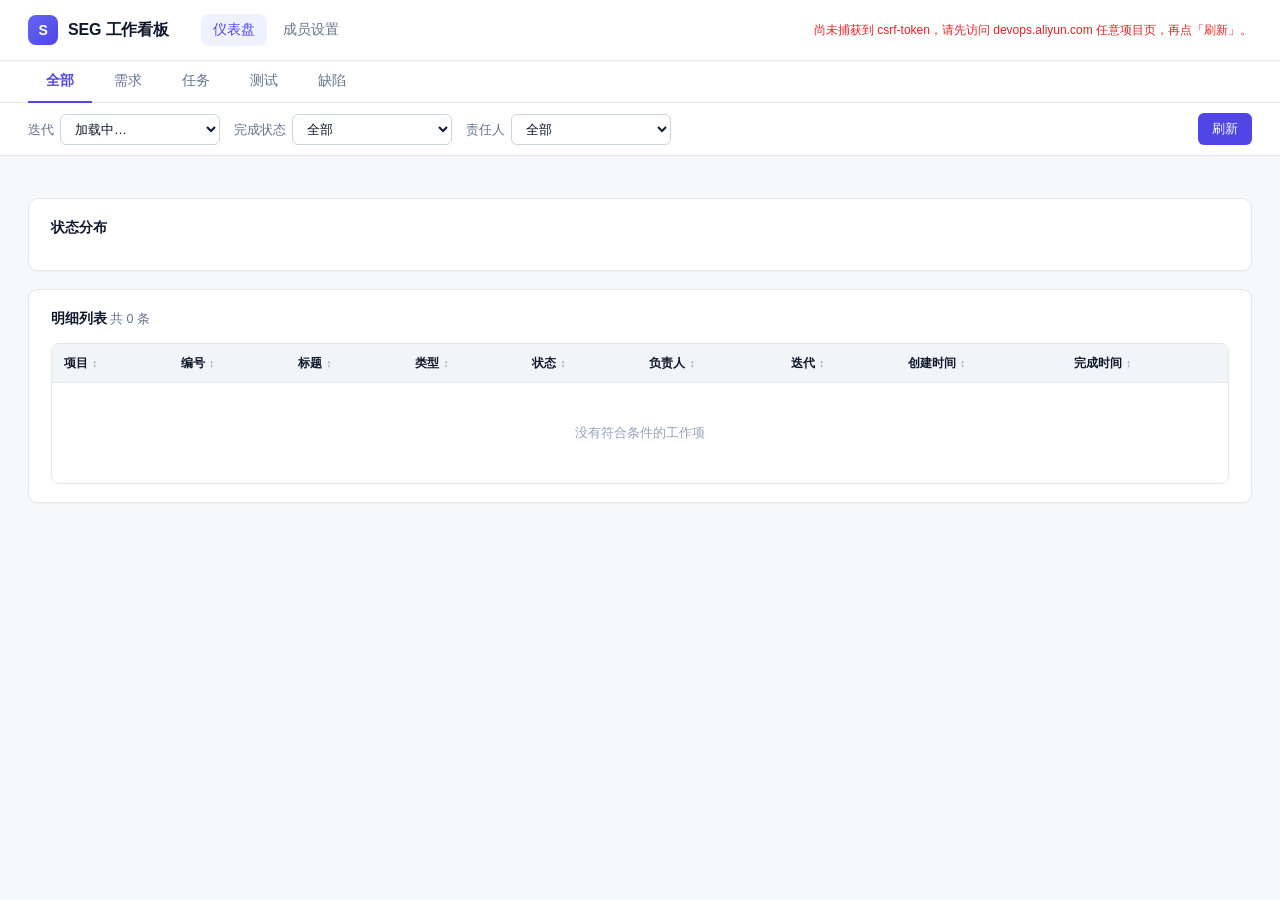
==== extension/dashboard/index.html @ 388cfca1 "云效团队工作看板 Chrome 扩展 v0.9.0 聚合 devops.aliyun.com 工作空间下所有公开项目的 需求/任务/测试计划/缺陷 的仪表盘扩展（Manifest V3，零后端）。" ====
<!DOCTYPE html>
<html lang="zh-CN">
<head>
  <meta charset="UTF-8" />
  <title>仪表盘 · SEG 工作看板</title>
  <link rel="stylesheet" href="index.css" />
</head>
<body>
  <header class="topbar">
    <div class="topbar-inner">
      <div class="brand">
        <div class="brand-logo">S</div>
        SEG 工作看板
      </div>
      <nav class="nav">
        <a href="index.html" class="active">仪表盘</a>
        <a href="members.html">成员设置</a>
      </nav>
      <div class="spacer"></div>
      <span id="statusText" class="status-text"></span>
    </div>
  </header>

  <nav class="tabs">
    <div class="tabs-inner" id="tabs">
      <button class="tab active" data-category="All">全部</button>
      <button class="tab" data-category="Req">需求</button>
      <button class="tab" data-category="Task">任务</button>
      <button class="tab" data-category="Test">测试</button>
      <button class="tab" data-category="Bug">缺陷</button>
    </div>
  </nav>

  <section class="filter-bar">
    <div class="filter-bar-inner">
      <label class="field">迭代
        <select id="sprintFilter"><option value="">加载中…</option></select>
      </label>
      <label class="field">完成状态
        <select id="statusFilter">
          <option value="all">全部</option>
          <option value="unclosed">未关闭</option>
          <option value="finished">已完成</option>
          <option value="cancelled">已取消 / 异常结束</option>
        </select>
      </label>
      <label class="field">责任人
        <select id="ownerFilter"><option value="all">全部</option></select>
      </label>
      <div class="spacer"></div>
      <button id="refreshBtn" class="btn btn-primary" type="button">刷新</button>
    </div>
  </section>

  <main class="content">
    <section class="cards" id="cards"></section>

    <section class="section">
      <div class="section-head">
        <h2 class="section-title">状态分布 <span id="filterScopeBadge" class="muted"></span></h2>
      </div>
      <div class="charts" id="charts"></div>
    </section>

    <section class="section">
      <div class="section-head">
        <h2 class="section-title">明细列表 <span id="tableSummary" class="muted"></span></h2>
      </div>
      <div class="table-wrap">
        <table id="detailTable">
          <thead>
            <tr>
              <th class="sortable" data-key="projectName">项目<span class="sort-indicator">↕</span></th>
              <th class="sortable" data-key="serialNumber">编号<span class="sort-indicator">↕</span></th>
              <th class="sortable" data-key="subject">标题<span class="sort-indicator">↕</span></th>
              <th class="sortable" data-key="type">类型<span class="sort-indicator">↕</span></th>
              <th class="sortable" data-key="status">状态<span class="sort-indicator">↕</span></th>
              <th class="sortable" data-key="owner">负责人<span class="sort-indicator">↕</span></th>
              <th class="sortable" data-key="sprint">迭代<span class="sort-indicator">↕</span></th>
              <th class="sortable" data-key="createdAt">创建时间<span class="sort-indicator">↕</span></th>
              <th class="sortable" data-key="finishedAt">完成时间<span class="sort-indicator">↕</span></th>
            </tr>
          </thead>
          <tbody></tbody>
        </table>
      </div>
    </section>
  </main>

  <!-- 可选的本地私有配置（gitignored），不存在时报 404 但不影响功能 -->
  <script src="config.local.js"></script>
  <script src="api.js"></script>
  <script src="index.js"></script>
</body>
</html>
---- extension/dashboard/index.css ----
/* ============================================================
   Design tokens
============================================================ */
:root {
  --bg: #f7f8fb;
  --surface: #ffffff;
  --surface-soft: #f1f5f9;
  --border: #e5e7eb;
  --border-strong: #cbd5e1;
  --text: #0f172a;
  --text-muted: #64748b;
  --text-faint: #94a3b8;

  --primary: #4f46e5;
  --primary-hover: #4338ca;
  --primary-soft: #eef2ff;

  --success: #059669;
  --success-soft: #d1fae5;
  --warning: #d97706;
  --warning-soft: #fef3c7;
  --info: #0284c7;
  --info-soft: #e0f2fe;
  --danger: #dc2626;
  --danger-soft: #fee2e2;
  --neutral: #475569;
  --neutral-soft: #e2e8f0;

  --radius: 10px;
  --radius-sm: 6px;
  --shadow-sm: 0 1px 2px rgba(15, 23, 42, 0.04);
  --shadow-md: 0 4px 12px rgba(15, 23, 42, 0.06);
  --shadow-lg: 0 10px 30px rgba(15, 23, 42, 0.08);
}

* { box-sizing: border-box; }

html, body {
  margin: 0;
  padding: 0;
  background: var(--bg);
  color: var(--text);
  font-family: -apple-system, BlinkMacSystemFont, "Segoe UI", "PingFang SC",
    "Microsoft YaHei", "Helvetica Neue", Roboto, sans-serif;
  font-size: 14px;
  line-height: 1.5;
}

/* ============================================================
   Top bar
============================================================ */
.topbar {
  position: sticky;
  top: 0;
  z-index: 10;
  background: var(--surface);
  border-bottom: 1px solid var(--border);
  box-shadow: var(--shadow-sm);
}

.topbar-inner {
  max-width: 1440px;
  margin: 0 auto;
  padding: 14px 28px;
  display: flex;
  align-items: center;
  gap: 24px;
}

.brand {
  display: flex;
  align-items: center;
  gap: 10px;
  font-size: 16px;
  font-weight: 700;
  letter-spacing: -0.01em;
  color: var(--text);
}

.brand-logo {
  width: 30px;
  height: 30px;
  border-radius: 8px;
  background: linear-gradient(135deg, #6366f1, #4f46e5);
  color: #fff;
  display: grid;
  place-items: center;
  font-weight: 800;
  font-size: 14px;
  box-shadow: var(--shadow-sm);
}

.nav {
  display: flex;
  gap: 4px;
  margin-left: 8px;
}

.nav a {
  padding: 6px 12px;
  color: var(--text-muted);
  text-decoration: none;
  font-weight: 500;
  border-radius: 8px;
  font-size: 13.5px;
}

.nav a:hover { background: var(--surface-soft); color: var(--text); }
.nav a.active { color: var(--primary); background: var(--primary-soft); }

.spacer { flex: 1; }

.controls {
  display: flex;
  align-items: center;
  gap: 10px;
}

.field {
  display: flex;
  align-items: center;
  gap: 6px;
  font-size: 13px;
  color: var(--text-muted);
}

.field select,
.field input[type="month"],
.field input[type="text"] {
  background: var(--surface);
  border: 1px solid var(--border-strong);
  border-radius: var(--radius-sm);
  padding: 6px 10px;
  font-size: 13px;
  color: var(--text);
  min-width: 160px;
  outline: none;
}

.field select:focus,
.field input:focus {
  border-color: var(--primary);
  box-shadow: 0 0 0 3px rgba(79, 70, 229, 0.12);
}

.btn {
  padding: 7px 14px;
  border: none;
  border-radius: var(--radius-sm);
  font-size: 13px;
  font-weight: 500;
  cursor: pointer;
  display: inline-flex;
  align-items: center;
  gap: 6px;
}

.btn-primary { background: var(--primary); color: #fff; }
.btn-primary:hover { background: var(--primary-hover); }
.btn-primary:disabled { background: var(--text-faint); cursor: not-allowed; }

.btn-ghost { background: transparent; color: var(--text-muted); border: 1px solid var(--border-strong); }
.btn-ghost:hover { background: var(--surface-soft); color: var(--text); }

.status-text { font-size: 12px; color: var(--text-faint); }
.status-text.error { color: var(--danger); }

/* ============================================================
   Filter bar
============================================================ */
.filter-bar {
  background: var(--surface);
  border-bottom: 1px solid var(--border);
}
.filter-bar-inner {
  max-width: 1440px;
  margin: 0 auto;
  padding: 10px 28px;
  display: flex;
  align-items: center;
  gap: 14px;
  flex-wrap: wrap;
}

/* ============================================================
   Tabs
============================================================ */
.tabs {
  background: var(--surface);
  border-bottom: 1px solid var(--border);
}
.tabs-inner {
  max-width: 1440px;
  margin: 0 auto;
  padding: 0 28px;
  display: flex;
  gap: 4px;
}
.tab {
  padding: 11px 18px;
  border: none;
  background: transparent;
  cursor: pointer;
  font-size: 14px;
  color: var(--text-muted);
  border-bottom: 2px solid transparent;
  font-weight: 500;
  margin-bottom: -1px;
}
.tab:hover:not(.disabled) { color: var(--text); }
.tab.active {
  color: var(--primary);
  border-bottom-color: var(--primary);
  font-weight: 600;
}
.tab.disabled { color: var(--text-faint); cursor: not-allowed; }

/* ============================================================
   Main content
============================================================ */
.content {
  max-width: 1440px;
  margin: 0 auto;
  padding: 24px 28px;
}

.section {
  background: var(--surface);
  border: 1px solid var(--border);
  border-radius: var(--radius);
  padding: 18px 22px;
  margin-bottom: 18px;
  box-shadow: var(--shadow-sm);
}

.section-head {
  display: flex;
  align-items: baseline;
  justify-content: space-between;
  margin-bottom: 14px;
}

.section-title {
  margin: 0;
  font-size: 14px;
  font-weight: 600;
  color: var(--text);
  letter-spacing: -0.01em;
}

.muted { color: var(--text-muted); font-size: 12.5px; font-weight: 400; }

/* ============================================================
   Cards (KPI)
============================================================ */
.cards {
  display: grid;
  grid-template-columns: repeat(3, 1fr);
  gap: 16px;
  margin-bottom: 18px;
}

.card {
  background: var(--surface);
  border: 1px solid var(--border);
  border-radius: var(--radius);
  padding: 18px 22px;
  box-shadow: var(--shadow-sm);
  transition: transform 0.15s, box-shadow 0.15s;
}
.card:hover {
  transform: translateY(-1px);
  box-shadow: var(--shadow-md);
}

.card-title {
  display: flex;
  align-items: center;
  gap: 8px;
  font-size: 15px;
  font-weight: 600;
  margin-bottom: 16px;
  color: var(--text);
}
.card-title-dot {
  width: 8px;
  height: 8px;
  border-radius: 50%;
  background: var(--primary);
}
.card-title:nth-of-type(1) .card-title-dot { background: var(--primary); }

.card-metrics {
  display: grid;
  grid-template-columns: repeat(3, 1fr);
  gap: 10px;
}
.metric {
  background: var(--surface-soft);
  border-radius: 8px;
  padding: 12px 10px;
  text-align: center;
}
.metric-value {
  font-size: 26px;
  font-weight: 700;
  color: var(--text);
  letter-spacing: -0.02em;
  font-variant-numeric: tabular-nums;
}
.metric.success .metric-value { color: var(--success); }
.metric.warning .metric-value { color: var(--warning); }

.metric-label {
  font-size: 12px;
  color: var(--text-muted);
  margin-top: 4px;
}

/* ============================================================
   Charts (status distribution)
============================================================ */
.charts {
  display: grid;
  grid-template-columns: repeat(3, 1fr);
  gap: 16px;
}

.chart-block {
  background: var(--surface-soft);
  border-radius: 8px;
  padding: 14px 14px;
}
.chart-block h3 {
  margin: 0 0 10px 0;
  font-size: 13px;
  font-weight: 600;
  color: var(--text);
  display: flex;
  justify-content: space-between;
  align-items: center;
}
.chart-block h3 .total {
  color: var(--text-faint);
  font-weight: 400;
  font-size: 12px;
}
.bar-row {
  display: flex;
  align-items: center;
  gap: 10px;
  margin-bottom: 7px;
  font-size: 12px;
}
.bar-label {
  width: 72px;
  color: var(--text);
  white-space: nowrap;
  overflow: hidden;
  text-overflow: ellipsis;
}
.bar-track {
  flex: 1;
  background: rgba(15, 23, 42, 0.05);
  border-radius: 3px;
  height: 8px;
  overflow: hidden;
}
.bar-fill {
  background: linear-gradient(90deg, #818cf8, #4f46e5);
  height: 100%;
  border-radius: 3px;
}
.bar-fill.success { background: linear-gradient(90deg, #34d399, #059669); }
.bar-fill.warning { background: linear-gradient(90deg, #fbbf24, #d97706); }
.bar-fill.info    { background: linear-gradient(90deg, #38bdf8, #0284c7); }
.bar-fill.neutral { background: linear-gradient(90deg, #94a3b8, #475569); }
.bar-count {
  width: 36px;
  text-align: right;
  color: var(--text-muted);
  font-variant-numeric: tabular-nums;
}

/* ============================================================
   Table
============================================================ */
.table-wrap {
  max-height: 580px;
  overflow: auto;
  border-radius: 8px;
  border: 1px solid var(--border);
}

table {
  width: 100%;
  border-collapse: separate;
  border-spacing: 0;
  font-size: 13px;
}

thead {
  position: sticky;
  top: 0;
  background: var(--surface-soft);
  z-index: 1;
}

th {
  text-align: left;
  padding: 10px 12px;
  border-bottom: 1px solid var(--border);
  font-weight: 600;
  color: var(--text);
  font-size: 12px;
  white-space: nowrap;
}

th.sortable {
  cursor: pointer;
  user-select: none;
}
th.sortable:hover { background: rgba(15, 23, 42, 0.04); }
th .sort-indicator {
  display: inline-block;
  margin-left: 4px;
  color: var(--text-faint);
  font-size: 11px;
}
th.sorted-asc .sort-indicator,
th.sorted-desc .sort-indicator {
  color: var(--primary);
}

td {
  padding: 9px 12px;
  border-bottom: 1px solid var(--border);
  color: var(--text);
}
tbody tr:hover { background: var(--surface-soft); }
tbody tr:last-child td { border-bottom: none; }

tbody tr.row-link { cursor: pointer; }
tbody tr.row-link:hover { background: var(--primary-soft); }
tbody tr.row-link:hover td.col-subject { color: var(--primary); }

td.col-id { font-family: ui-monospace, SFMono-Regular, Menlo, monospace; color: var(--text-muted); font-size: 12px; }
td.col-subject { max-width: 360px; }

.badge {
  display: inline-flex;
  align-items: center;
  gap: 4px;
  padding: 2px 8px;
  border-radius: 999px;
  font-size: 12px;
  font-weight: 500;
  white-space: nowrap;
}
.badge.success { background: var(--success-soft); color: var(--success); }
.badge.warning { background: var(--warning-soft); color: var(--warning); }
.badge.info    { background: var(--info-soft);    color: var(--info); }
.badge.danger  { background: var(--danger-soft);  color: var(--danger); }
.badge.neutral { background: var(--neutral-soft); color: var(--neutral); }

/* ============================================================
   Empty / states
============================================================ */
.empty {
  text-align: center;
  padding: 40px;
  color: var(--text-faint);
  font-size: 13px;
}

/* ============================================================
   Members page
============================================================ */
.members-toolbar {
  display: flex;
  align-items: center;
  gap: 10px;
  margin-bottom: 14px;
}
.members-toolbar input[type="text"] {
  flex: 1;
  background: var(--surface);
  border: 1px solid var(--border-strong);
  border-radius: var(--radius-sm);
  padding: 8px 12px;
  font-size: 13px;
  outline: none;
}
.members-toolbar input[type="text"]:focus {
  border-color: var(--primary);
  box-shadow: 0 0 0 3px rgba(79, 70, 229, 0.12);
}

.members-grid {
  display: grid;
  grid-template-columns: repeat(auto-fill, minmax(220px, 1fr));
  gap: 10px;
}

.member-card {
  display: flex;
  align-items: center;
  gap: 10px;
  padding: 10px 12px;
  border: 1px solid var(--border);
  border-radius: 8px;
  background: var(--surface);
  cursor: pointer;
  transition: border 0.15s, background 0.15s;
}
.member-card:hover { background: var(--surface-soft); }
.member-card.selected { border-color: var(--primary); background: var(--primary-soft); }

.member-card input[type="checkbox"] {
  width: 16px; height: 16px;
  accent-color: var(--primary);
  cursor: pointer;
}
.member-avatar {
  width: 32px; height: 32px;
  border-radius: 50%;
  background: var(--surface-soft);
  object-fit: cover;
  display: grid;
  place-items: center;
  color: var(--text-muted);
  font-weight: 600;
  font-size: 13px;
  border: 1px solid var(--border);
  flex-shrink: 0;
}
.member-info { min-width: 0; }
.member-name {
  font-size: 13px;
  font-weight: 500;
  color: var(--text);
  white-space: nowrap;
  overflow: hidden;
  text-overflow: ellipsis;
}
.member-sub {
  font-size: 11.5px;
  color: var(--text-faint);
  white-space: nowrap;
  overflow: hidden;
  text-overflow: ellipsis;
}

.selected-count {
  font-size: 12.5px;
  color: var(--text-muted);
}

.hint-box {
  background: var(--info-soft);
  color: var(--info);
  border-radius: 8px;
  padding: 10px 14px;
  font-size: 12.5px;
  margin-bottom: 14px;
  display: flex;
  gap: 8px;
}
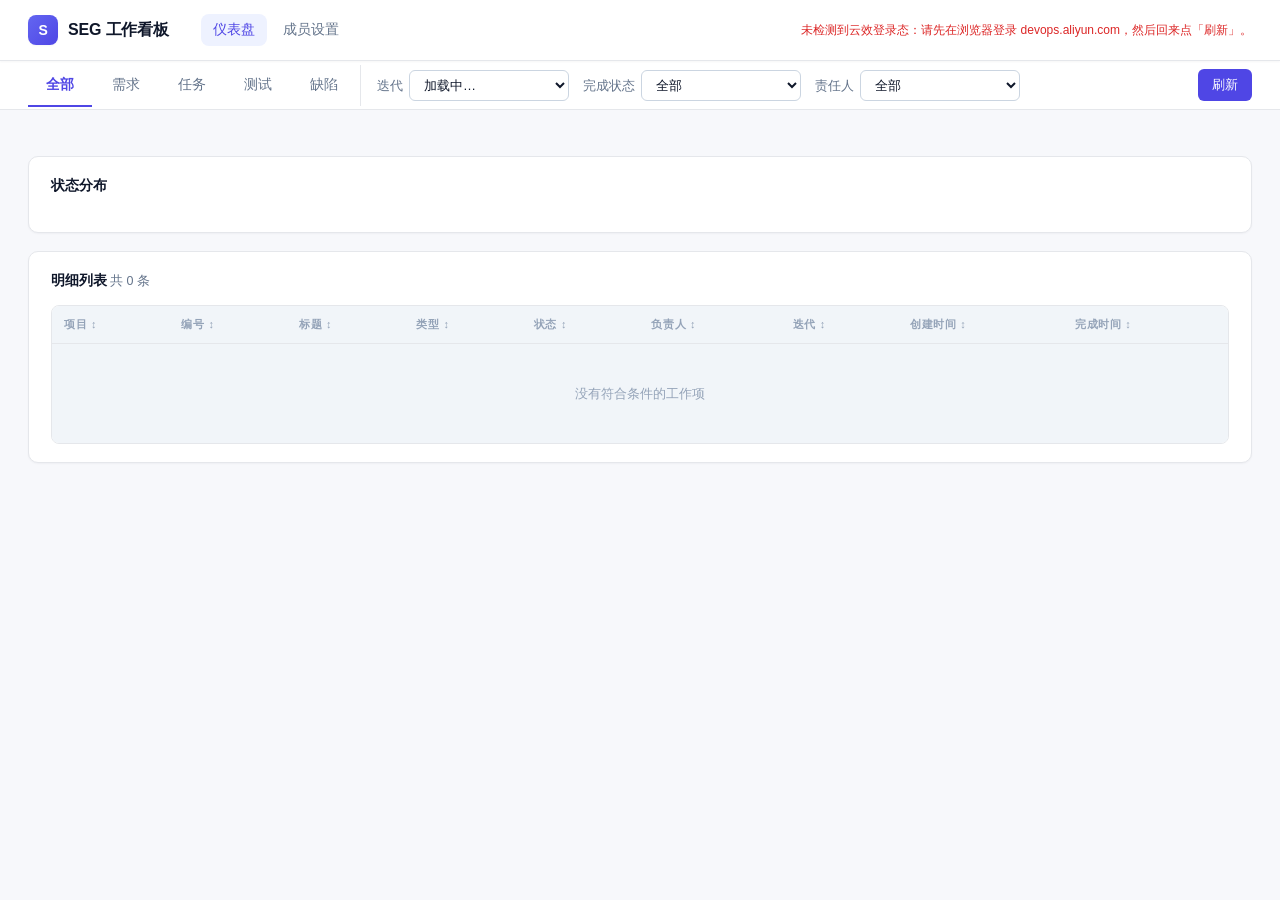
==== commit c5919fb8: "feat: 前端 UI 优化 v0.15.0 - Tab 栏与过滤栏合并为单行 action-bar，减少顶部占用高度 - 表格表头升级为灰色小号大写，增加斑马纹交替底色 - KPI 卡片区改为横向滚" ====
--- a/extension/dashboard/index.html
+++ b/extension/dashboard/index.html
@@ -21,36 +21,34 @@
     </div>
   </header>
 
-  <nav class="tabs">
-    <div class="tabs-inner" id="tabs">
-      <button class="tab active" data-category="All">全部</button>
-      <button class="tab" data-category="Req">需求</button>
-      <button class="tab" data-category="Task">任务</button>
-      <button class="tab" data-category="Test">测试</button>
-      <button class="tab" data-category="Bug">缺陷</button>
+  <div class="action-bar">
+    <div class="action-bar-inner">
+      <div class="tabs-group" id="tabs">
+        <button class="tab active" data-category="All">全部</button>
+        <button class="tab" data-category="Req">需求</button>
+        <button class="tab" data-category="Task">任务</button>
+        <button class="tab" data-category="Test">测试</button>
+        <button class="tab" data-category="Bug">缺陷</button>
+      </div>
+      <div class="filter-group">
+        <label class="field">迭代
+          <select id="sprintFilter"><option value="">加载中…</option></select>
+        </label>
+        <label class="field">完成状态
+          <select id="statusFilter">
+            <option value="all">全部</option>
+            <option value="unclosed">未关闭</option>
+            <option value="finished">已完成</option>
+            <option value="cancelled">已取消 / 异常结束</option>
+          </select>
+        </label>
+        <label class="field">责任人
+          <select id="ownerFilter"><option value="all">全部</option></select>
+        </label>
+        <button id="refreshBtn" class="btn btn-primary" type="button">刷新</button>
+      </div>
     </div>
-  </nav>
-
-  <section class="filter-bar">
-    <div class="filter-bar-inner">
-      <label class="field">迭代
-        <select id="sprintFilter"><option value="">加载中…</option></select>
-      </label>
-      <label class="field">完成状态
-        <select id="statusFilter">
-          <option value="all">全部</option>
-          <option value="unclosed">未关闭</option>
-          <option value="finished">已完成</option>
-          <option value="cancelled">已取消 / 异常结束</option>
-        </select>
-      </label>
-      <label class="field">责任人
-        <select id="ownerFilter"><option value="all">全部</option></select>
-      </label>
-      <div class="spacer"></div>
-      <button id="refreshBtn" class="btn btn-primary" type="button">刷新</button>
-    </div>
-  </section>
+  </div>
 
   <main class="content">
     <section class="cards" id="cards"></section>
--- a/extension/dashboard/index.css
+++ b/extension/dashboard/index.css
@@ -166,36 +166,44 @@
 .status-text.error { color: var(--danger); }
 
 /* ============================================================
-   Filter bar
-============================================================ */
-.filter-bar {
+   Action bar（Tab + 过滤栏合并）
+============================================================ */
+.action-bar {
   background: var(--surface);
   border-bottom: 1px solid var(--border);
 }
-.filter-bar-inner {
-  max-width: 1440px;
-  margin: 0 auto;
-  padding: 10px 28px;
-  display: flex;
-  align-items: center;
-  gap: 14px;
-  flex-wrap: wrap;
-}
-
-/* ============================================================
-   Tabs
-============================================================ */
-.tabs {
-  background: var(--surface);
-  border-bottom: 1px solid var(--border);
-}
-.tabs-inner {
+.action-bar-inner {
   max-width: 1440px;
   margin: 0 auto;
   padding: 0 28px;
   display: flex;
-  gap: 4px;
-}
+  align-items: center;
+}
+
+/* Tab 组 */
+.tabs-group {
+  display: flex;
+  gap: 2px;
+  border-right: 1px solid var(--border);
+  margin-right: 16px;
+  padding-right: 4px;
+  flex-shrink: 0;
+}
+
+/* 过滤组 */
+.filter-group {
+  display: flex;
+  align-items: center;
+  gap: 14px;
+  flex: 1;
+  padding: 8px 0;
+  flex-wrap: wrap;
+}
+.filter-group .btn {
+  margin-left: auto;
+}
+
+/* Tab 按钮 */
 .tab {
   padding: 11px 18px;
   border: none;
@@ -254,11 +262,17 @@
    Cards (KPI)
 ============================================================ */
 .cards {
-  display: grid;
-  grid-template-columns: repeat(3, 1fr);
+  display: flex;
   gap: 16px;
   margin-bottom: 18px;
-}
+  overflow-x: auto;
+  scroll-snap-type: x mandatory;
+  -webkit-overflow-scrolling: touch;
+  padding-bottom: 4px;
+}
+.cards::-webkit-scrollbar { height: 4px; }
+.cards::-webkit-scrollbar-track { background: transparent; }
+.cards::-webkit-scrollbar-thumb { background: var(--border-strong); border-radius: 2px; }
 
 .card {
   background: var(--surface);
@@ -267,6 +281,8 @@
   padding: 18px 22px;
   box-shadow: var(--shadow-sm);
   transition: transform 0.15s, box-shadow 0.15s;
+  flex: 0 0 calc((100% - 32px) / 3);
+  scroll-snap-align: start;
 }
 .card:hover {
   transform: translateY(-1px);
@@ -321,15 +337,23 @@
    Charts (status distribution)
 ============================================================ */
 .charts {
-  display: grid;
-  grid-template-columns: repeat(3, 1fr);
+  display: flex;
   gap: 16px;
-}
+  overflow-x: auto;
+  scroll-snap-type: x mandatory;
+  -webkit-overflow-scrolling: touch;
+  padding-bottom: 4px;
+}
+.charts::-webkit-scrollbar { height: 4px; }
+.charts::-webkit-scrollbar-track { background: transparent; }
+.charts::-webkit-scrollbar-thumb { background: var(--border-strong); border-radius: 2px; }
 
 .chart-block {
   background: var(--surface-soft);
   border-radius: 8px;
   padding: 14px 14px;
+  flex: 0 0 calc((100% - 32px) / 3);
+  scroll-snap-align: start;
 }
 .chart-block h3 {
   margin: 0 0 10px 0;
@@ -411,9 +435,11 @@
   padding: 10px 12px;
   border-bottom: 1px solid var(--border);
   font-weight: 600;
-  color: var(--text);
-  font-size: 12px;
+  color: var(--text-faint);
+  font-size: 11px;
   white-space: nowrap;
+  text-transform: uppercase;
+  letter-spacing: 0.05em;
 }
 
 th.sortable {
@@ -436,16 +462,23 @@
   padding: 9px 12px;
   border-bottom: 1px solid var(--border);
   color: var(--text);
-}
-tbody tr:hover { background: var(--surface-soft); }
+  /* 所有单元格不换行，超出部分省略号截断（标题列 title 属性可悬停看全文） */
+  white-space: nowrap;
+  overflow: hidden;
+  text-overflow: ellipsis;
+  max-width: 240px;
+}
+tbody tr:nth-child(odd) td  { background: var(--surface-soft); }
+tbody tr:nth-child(even) td { background: var(--surface); }
+tbody tr:hover td { background: var(--surface-soft); }
 tbody tr:last-child td { border-bottom: none; }
 
 tbody tr.row-link { cursor: pointer; }
-tbody tr.row-link:hover { background: var(--primary-soft); }
+tbody tr.row-link:hover td { background: var(--primary-soft); }
 tbody tr.row-link:hover td.col-subject { color: var(--primary); }
 
 td.col-id { font-family: ui-monospace, SFMono-Regular, Menlo, monospace; color: var(--text-muted); font-size: 12px; }
-td.col-subject { max-width: 360px; }
+td.col-subject { max-width: 420px; }
 
 .badge {
   display: inline-flex;
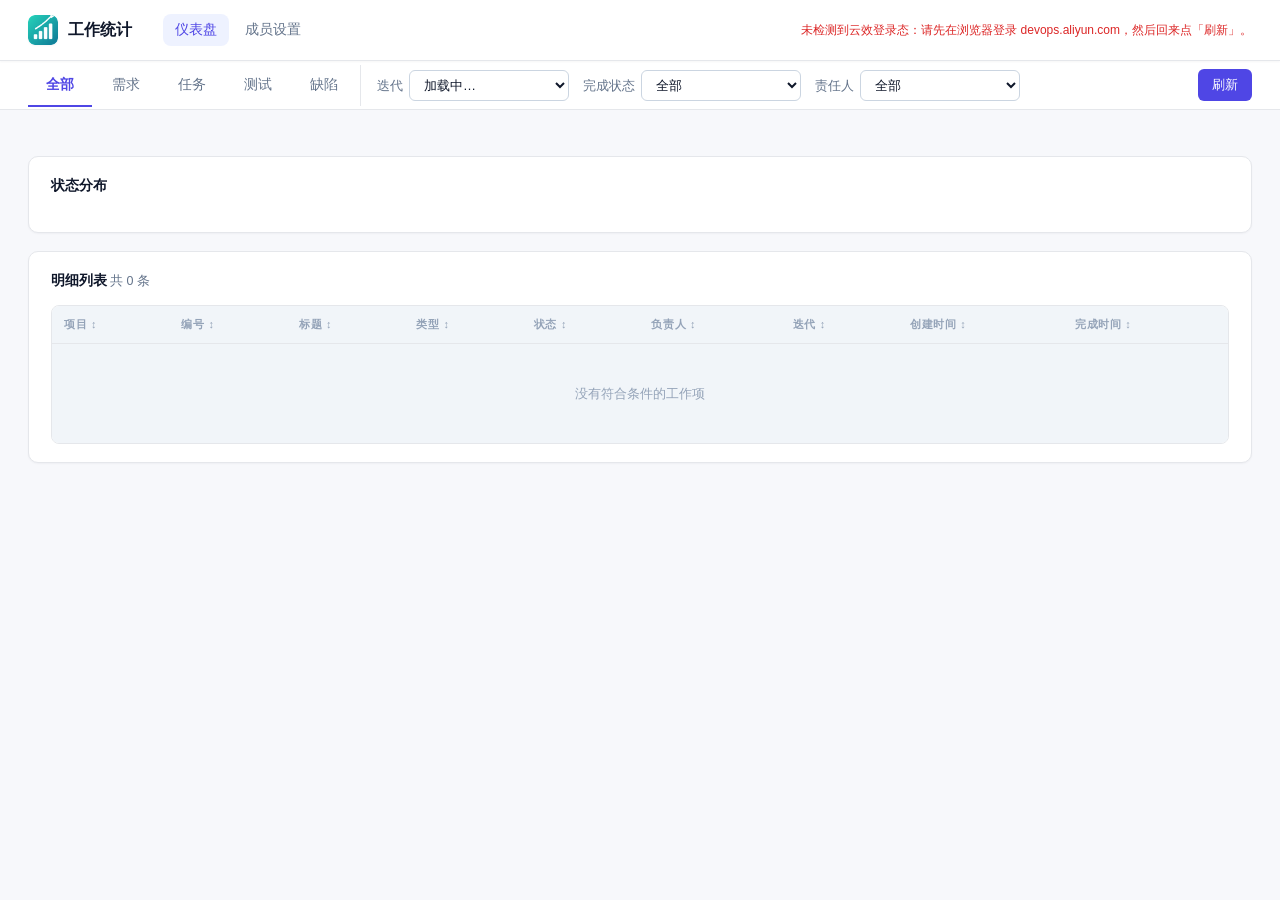
==== commit 3a53b178: "feat: 更名为「工作统计」+ 新增图标 v0.16.0 - 更名：SEG 部门工作统计 → 工作统计（manifest 名称、工具栏提示、窗口标题、顶栏品牌、README/需求.md 标题） - " ====
--- a/extension/dashboard/index.html
+++ b/extension/dashboard/index.html
@@ -2,15 +2,15 @@
 <html lang="zh-CN">
 <head>
   <meta charset="UTF-8" />
-  <title>仪表盘 · SEG 工作看板</title>
+  <title>仪表盘 · 工作统计</title>
   <link rel="stylesheet" href="index.css" />
 </head>
 <body>
   <header class="topbar">
     <div class="topbar-inner">
       <div class="brand">
-        <div class="brand-logo">S</div>
-        SEG 工作看板
+        <img class="brand-logo" src="../icons/icon48.png" alt="工作统计" />
+        工作统计
       </div>
       <nav class="nav">
         <a href="index.html" class="active">仪表盘</a>
--- a/extension/dashboard/index.css
+++ b/extension/dashboard/index.css
@@ -80,13 +80,8 @@
 .brand-logo {
   width: 30px;
   height: 30px;
-  border-radius: 8px;
-  background: linear-gradient(135deg, #6366f1, #4f46e5);
-  color: #fff;
-  display: grid;
-  place-items: center;
-  font-weight: 800;
-  font-size: 14px;
+  border-radius: 7px;
+  object-fit: cover;
   box-shadow: var(--shadow-sm);
 }
 
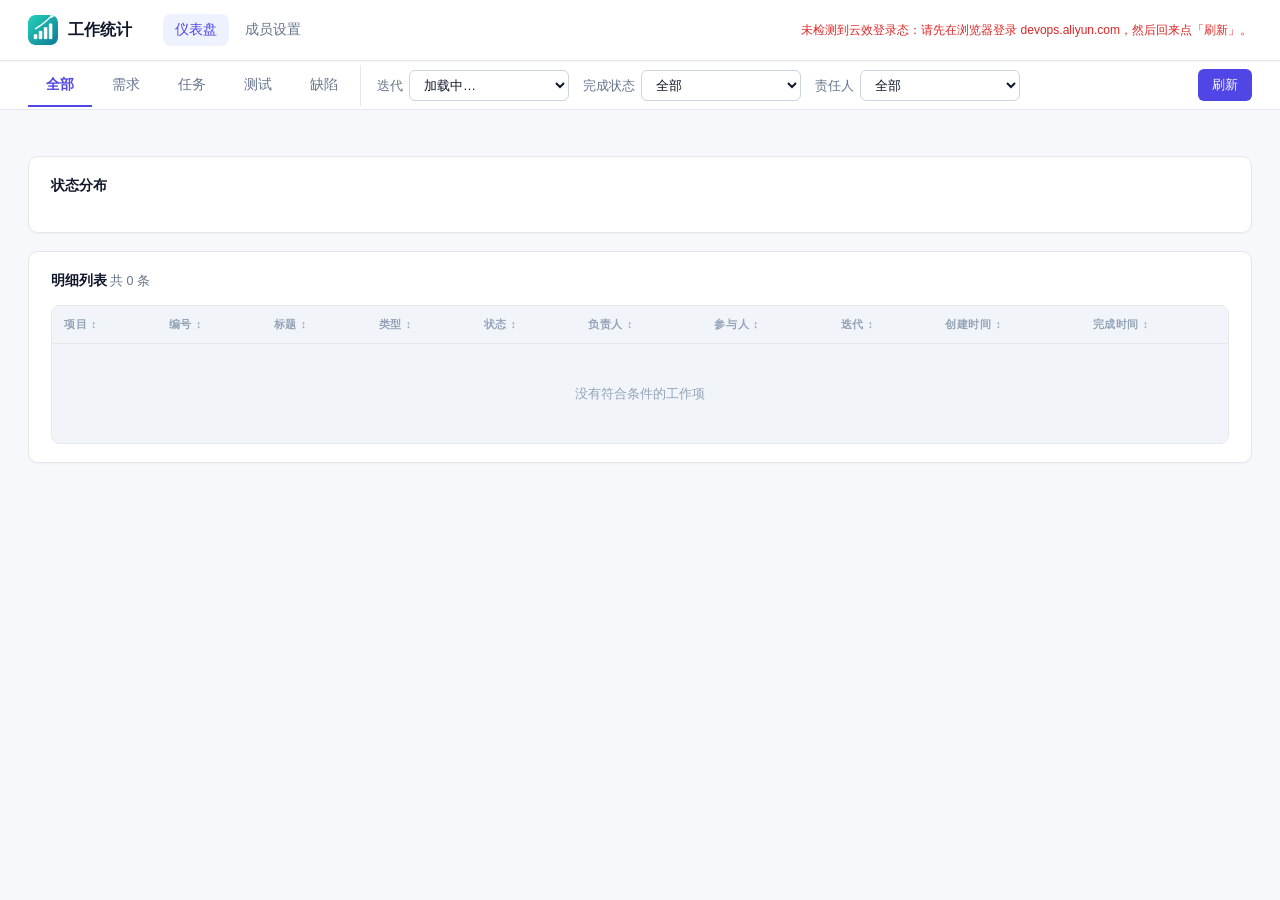
==== commit ab0ce31d: "feat: 明细表新增「参与人」列，按人筛选改为 负责人∪参与人 v0.17.0 - api.js: 新增 getParticipantNames（云效系统字段「参与者」ak.issue.member" ====
--- a/extension/dashboard/index.html
+++ b/extension/dashboard/index.html
@@ -74,6 +74,7 @@
               <th class="sortable" data-key="type">类型<span class="sort-indicator">↕</span></th>
               <th class="sortable" data-key="status">状态<span class="sort-indicator">↕</span></th>
               <th class="sortable" data-key="owner">负责人<span class="sort-indicator">↕</span></th>
+              <th class="sortable" data-key="participants">参与人<span class="sort-indicator">↕</span></th>
               <th class="sortable" data-key="sprint">迭代<span class="sort-indicator">↕</span></th>
               <th class="sortable" data-key="createdAt">创建时间<span class="sort-indicator">↕</span></th>
               <th class="sortable" data-key="finishedAt">完成时间<span class="sort-indicator">↕</span></th>
